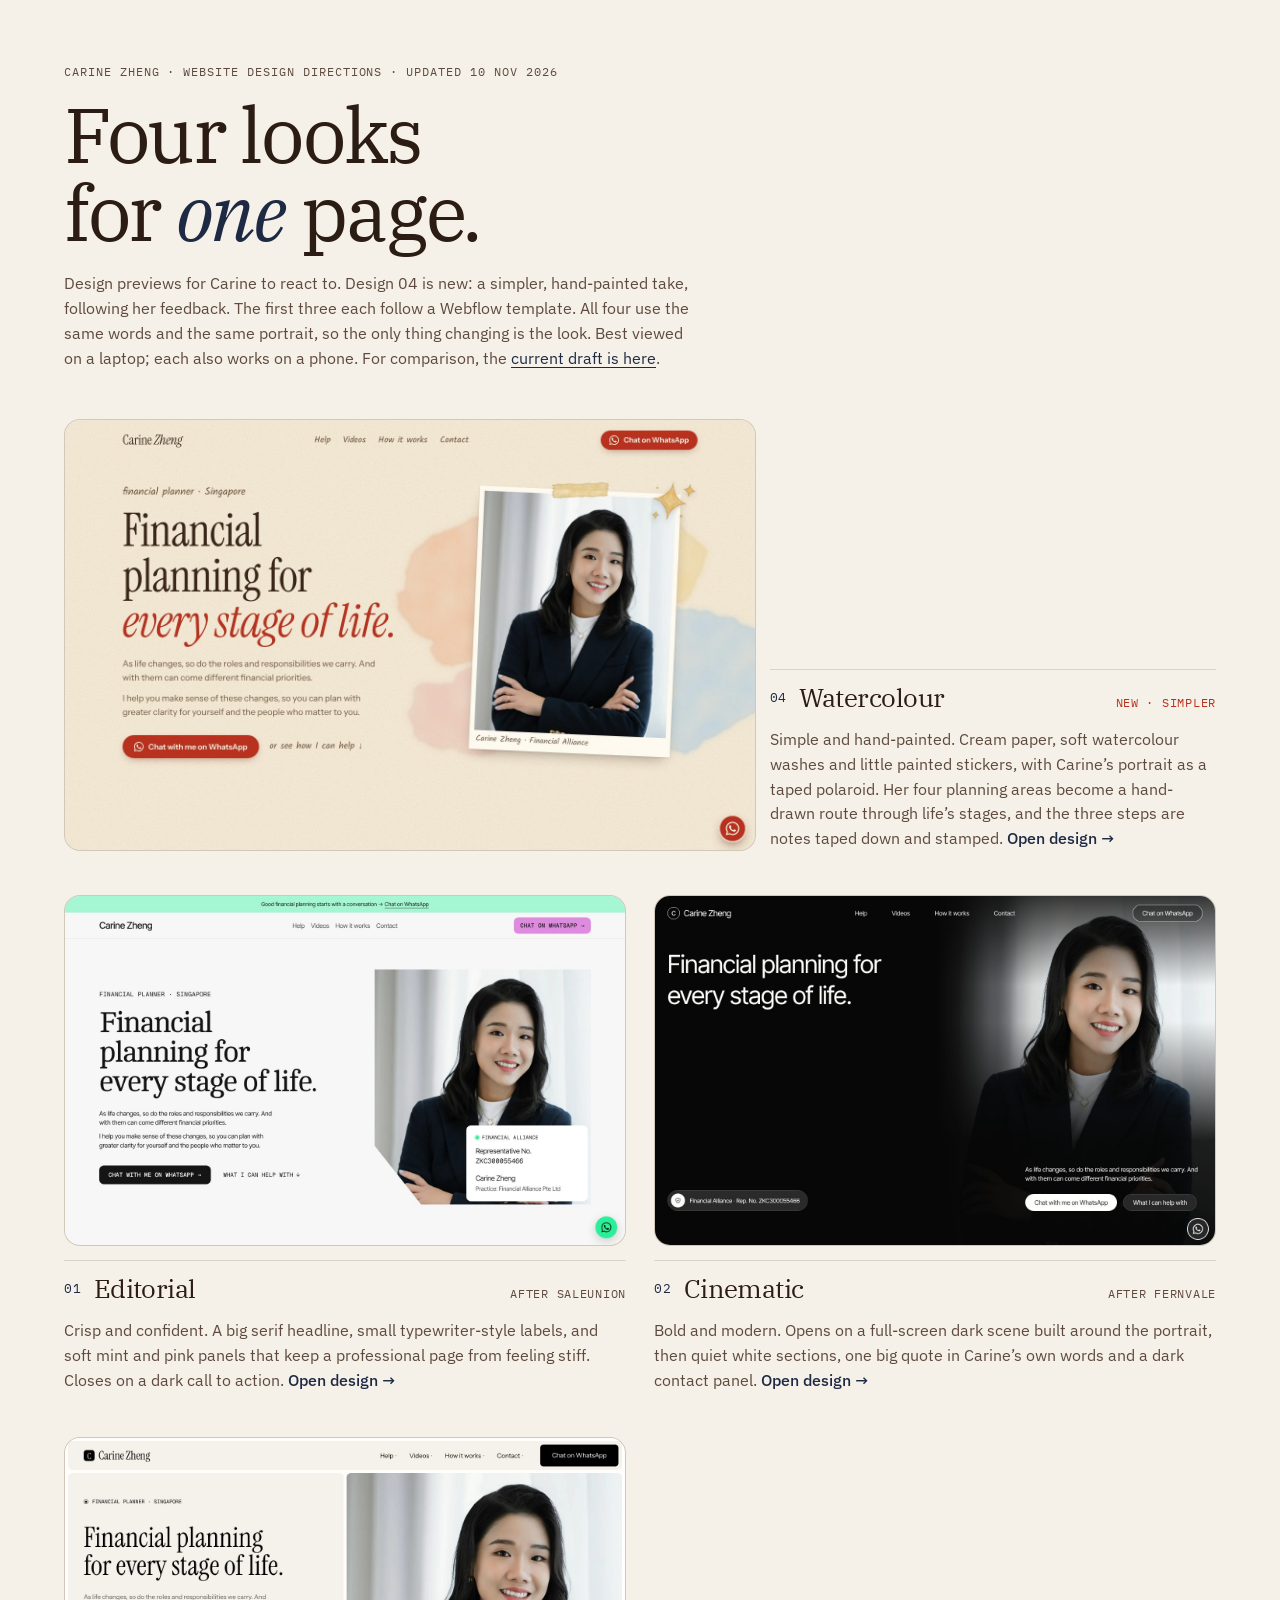
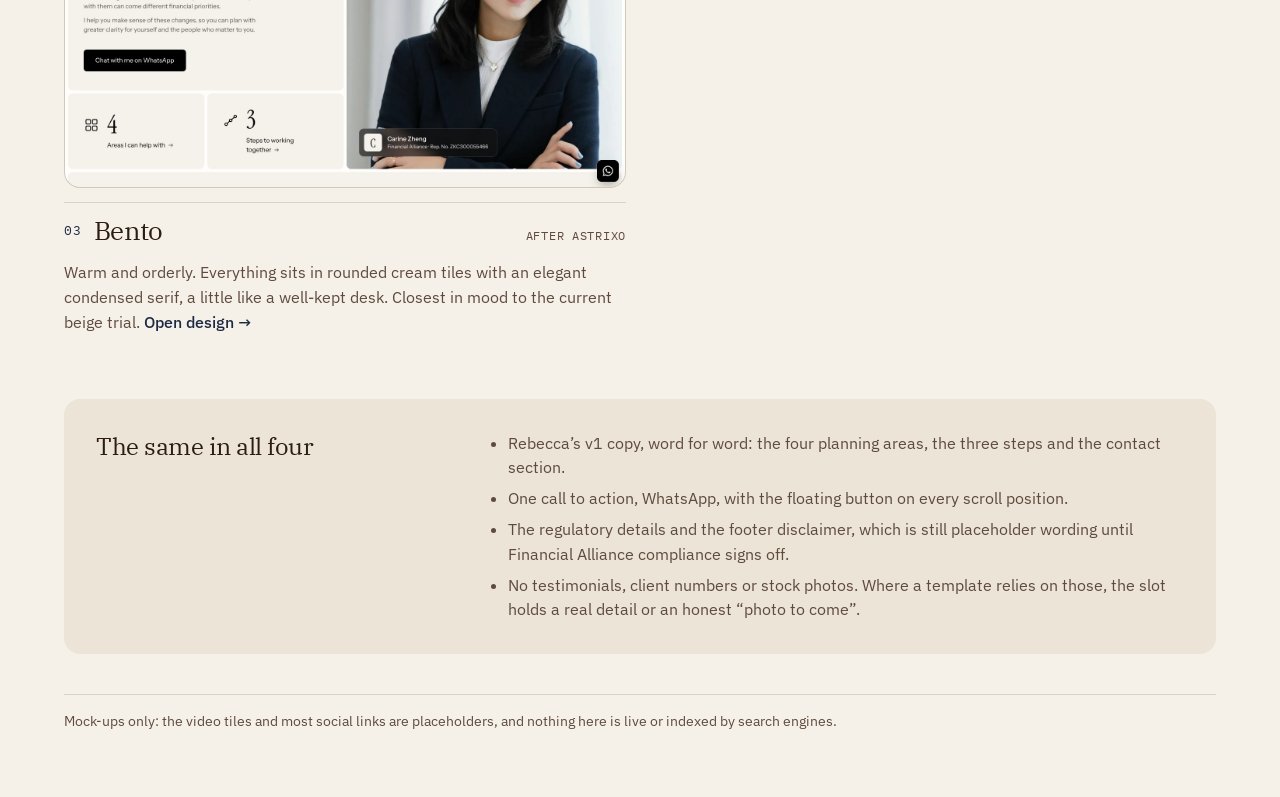
==== previews/index.html @ babaeeb5 "Add a fourth, hand-painted watercolour design preview Carine asked for something simpler and less re" ====
<!doctype html>
<html lang="en-SG">
<head>
<meta charset="utf-8">
<meta name="viewport" content="width=device-width, initial-scale=1, viewport-fit=cover">
<title>Design Previews · Carine Zheng</title>
<meta name="description" content="Three design directions for Carine Zheng's website, for review. Mock-ups only.">
<meta name="robots" content="noindex, nofollow">
<link rel="preconnect" href="https://fonts.googleapis.com">
<link rel="preconnect" href="https://fonts.gstatic.com" crossorigin>
<link href="https://fonts.googleapis.com/css2?family=IBM+Plex+Mono:wght@400&family=IBM+Plex+Sans:wght@400;500&family=IBM+Plex+Serif:ital,wght@0,400;1,400&display=swap" rel="stylesheet">
<style>
  :root {
    color-scheme: light;
    --bg: #f6f1e8;
    --panel: #ece4d6;
    --fg: #2b1c14;
    --dim: #5e4a3e;
    --line: rgb(43 28 20 / .14);
    --accent: #1e2a44;
    --serif: 'IBM Plex Serif', 'Iowan Old Style', Georgia, serif;
    --sans: 'IBM Plex Sans', system-ui, sans-serif;
    --mono: 'IBM Plex Mono', ui-monospace, Menlo, monospace;
  }
  * { box-sizing: border-box; }
  body {
    margin: 0;
    background: var(--bg);
    color: var(--fg);
    font: 400 16px/1.55 var(--sans);
    padding: clamp(28px, 5vw, 64px) clamp(16px, 5vw, 64px) 64px;
  }
  a { color: inherit; }
  .vh { position: absolute; width: 1px; height: 1px; overflow: hidden; clip: rect(0 0 0 0); white-space: nowrap; }
  :focus-visible { outline: 2px solid var(--accent); outline-offset: 4px; border-radius: 8px; }

  header { display: grid; gap: 14px; max-width: 1320px; margin: 0 auto 48px; }
  .eyebrow { font: 400 12px/1.4 var(--mono); letter-spacing: .08em; text-transform: uppercase; color: var(--dim); }
  h1 { margin: 0; font: 400 clamp(38px, 6vw, 80px)/1.02 var(--serif); letter-spacing: -.03em; text-wrap: balance; max-width: 16ch; }
  h1 em { color: var(--accent); }
  .lede { max-width: 64ch; color: var(--dim); margin: 6px 0 0; }
  .lede a { color: var(--accent); text-underline-offset: 3px; }

  .grid { max-width: 1320px; margin: 0 auto; display: grid; gap: 44px 28px; grid-template-columns: repeat(auto-fit, minmax(min(100%, 380px), 1fr)); }
  a.card { display: grid; gap: 14px; align-content: start; color: inherit; text-decoration: none; border-radius: 16px; }
  .shot { aspect-ratio: 16 / 10; overflow: hidden; border-radius: 16px; background: var(--panel); border: 1px solid var(--line); }
  .shot img { width: 100%; height: 100%; object-fit: cover; object-position: top; display: block; transition: transform .8s cubic-bezier(.2, .7, .2, 1); }
  a.card:hover .shot img { transform: scale(1.03); }
  .meta { display: flex; gap: 16px; align-items: baseline; justify-content: space-between; border-top: 1px solid var(--line); padding-top: 12px; }
  .meta h2 { margin: 0; font: 400 26px/1.2 var(--serif); letter-spacing: -.02em; }
  .meta h2 b { color: var(--accent); font: 400 13px/1 var(--mono); letter-spacing: .06em; margin-right: 12px; vertical-align: 5px; }
  .ref { color: var(--dim); font: 400 12px/1.4 var(--mono); letter-spacing: .06em; text-transform: uppercase; white-space: nowrap; }
  .card p { margin: 0; color: var(--dim); max-width: 60ch; }
  .open { color: var(--accent); font-weight: 500; }
  .card--new { grid-column: 1 / -1; }
  .card__body { display: grid; gap: 14px; align-content: start; }
  .ref--new { color: #b8321f; }
  @media (min-width: 900px) { .card--new { grid-template-columns: 1.55fr 1fr; gap: 32px; align-items: end; } }
  a.card:hover .open { text-decoration: underline; text-underline-offset: 3px; }

  .same { max-width: 1320px; margin: 64px auto 0; background: var(--panel); border-radius: 16px; padding: clamp(20px, 3vw, 32px); display: grid; gap: 8px 48px; grid-template-columns: minmax(0, 1fr); }
  .same h2 { margin: 0; font: 400 24px/1.25 var(--serif); letter-spacing: -.02em; }
  .same ul { margin: 0; padding-left: 1.1em; color: var(--dim); display: grid; gap: 6px; }
  @media (min-width: 900px) { .same { grid-template-columns: 1fr 2fr; } }

  footer { max-width: 1320px; margin: 40px auto 0; color: var(--dim); font-size: 14px; border-top: 1px solid var(--line); padding-top: 16px; }
  @media (prefers-reduced-motion: reduce) { .shot img { transition: none; } }
</style>
</head>
<body>
<header>
  <div class="eyebrow">Carine Zheng · Website design directions · updated 10 Nov 2026</div>
  <h1>Four looks for <em>one</em> page.</h1>
  <p class="lede">Design previews for Carine to react to. Design 04 is new: a simpler, hand-painted take, following her feedback. The first three each follow a Webflow template. All four use the same words and the same portrait, so the only thing changing is the look. Best viewed on a laptop; each also works on a phone. For comparison, the <a href="https://mingkey88.github.io/carine-website/" rel="noopener" target="_blank">current draft is here<span class="vh"> (opens in a new tab)</span></a>.</p>
</header>

<main class="grid">
  <a class="card card--new" href="04-watercolour.html">
    <div class="shot"><img src="[data-uri]" alt="Design 4, Watercolour: cream paper, painted washes and stickers, and the portrait as a taped polaroid"></div>
    <div class="card__body">
      <div class="meta"><h2><b>04</b>Watercolour</h2><span class="ref ref--new">New · simpler</span></div>
      <p>Simple and hand-painted. Cream paper, soft watercolour washes and little painted stickers, with Carine’s portrait as a taped polaroid. Her four planning areas become a hand-drawn route through life’s stages, and the three steps are notes taped down and stamped. <span class="open">Open design →</span></p>
    </div>
  </a>
  <a class="card" href="01-editorial.html">
    <div class="shot"><img src="[data-uri]" alt="Design 1, Editorial: large serif headline on off-white, mint and pink accents"></div>
    <div class="meta"><h2><b>01</b>Editorial</h2><span class="ref">after SaleUnion</span></div>
    <p>Crisp and confident. A big serif headline, small typewriter-style labels, and soft mint and pink panels that keep a professional page from feeling stiff. Closes on a dark call to action. <span class="open">Open design →</span></p>
  </a>
  <a class="card" href="02-cinematic.html">
    <div class="shot"><img src="[data-uri]" alt="Design 2, Cinematic: full-screen dark opening built around the portrait"></div>
    <div class="meta"><h2><b>02</b>Cinematic</h2><span class="ref">after Fernvale</span></div>
    <p>Bold and modern. Opens on a full-screen dark scene built around the portrait, then quiet white sections, one big quote in Carine’s own words and a dark contact panel. <span class="open">Open design →</span></p>
  </a>
  <a class="card" href="03-bento.html">
    <div class="shot"><img src="[data-uri]" alt="Design 3, Bento: rounded cream tiles with an elegant condensed serif"></div>
    <div class="meta"><h2><b>03</b>Bento</h2><span class="ref">after Astrixo</span></div>
    <p>Warm and orderly. Everything sits in rounded cream tiles with an elegant condensed serif, a little like a well-kept desk. Closest in mood to the current beige trial. <span class="open">Open design →</span></p>
  </a>
</main>

<section class="same" aria-labelledby="same-title">
  <h2 id="same-title">The same in all four</h2>
  <ul>
    <li>Rebecca’s v1 copy, word for word: the four planning areas, the three steps and the contact section.</li>
    <li>One call to action, WhatsApp, with the floating button on every scroll position.</li>
    <li>The regulatory details and the footer disclaimer, which is still placeholder wording until Financial Alliance compliance signs off.</li>
    <li>No testimonials, client numbers or stock photos. Where a template relies on those, the slot holds a real detail or an honest “photo to come”.</li>
  </ul>
</section>

<footer>Mock-ups only: the video tiles and most social links are placeholders, and nothing here is live or indexed by search engines.</footer>
</body>
</html>
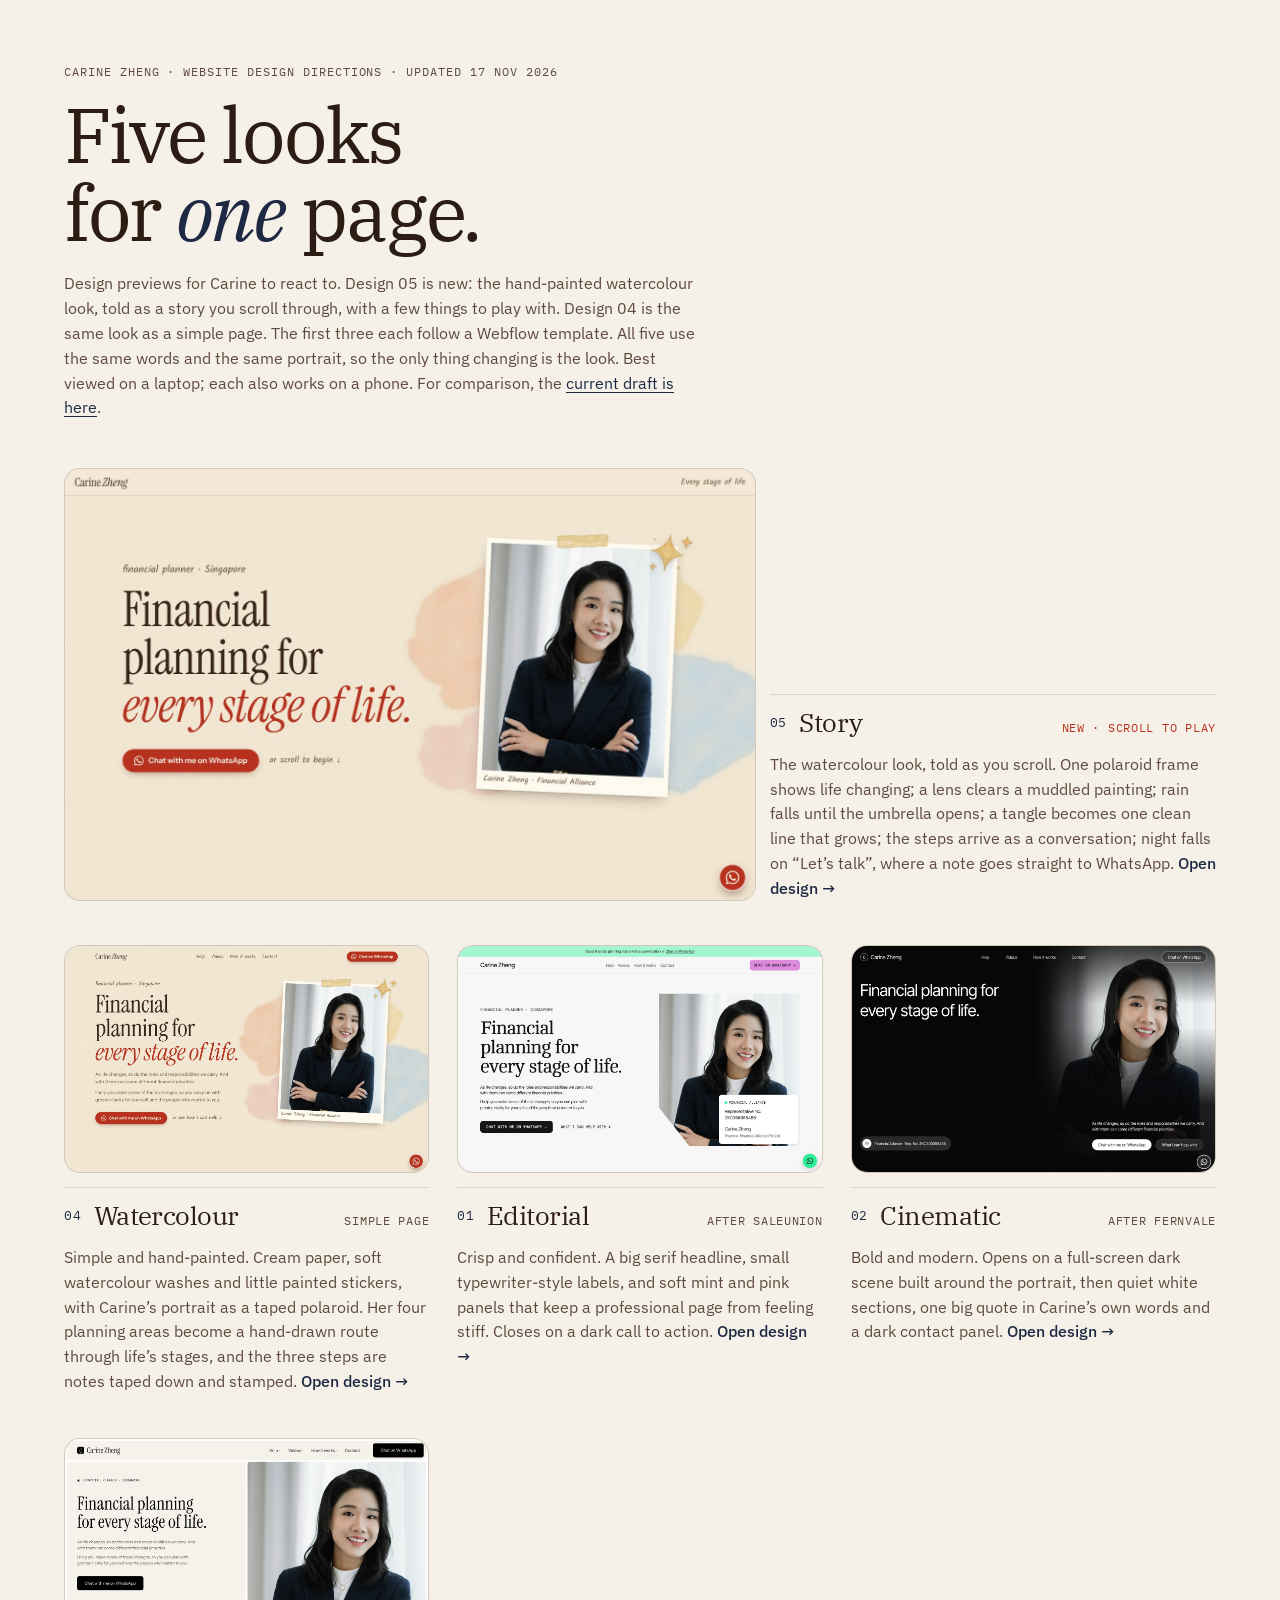
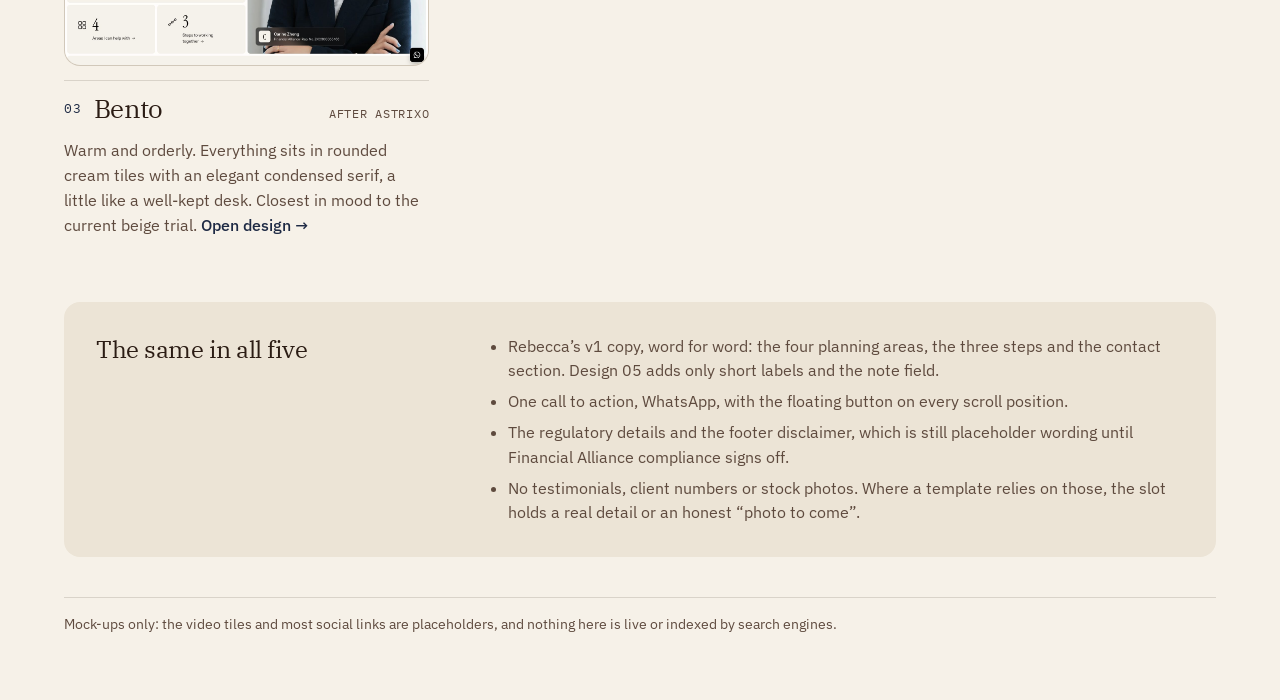
==== commit 47f26efa: "Add design 05, the watercolour look told as a scroll story Following how oryzo.ai gives each message" ====
--- a/previews/index.html
+++ b/previews/index.html
@@ -41,7 +41,7 @@
   .lede { max-width: 64ch; color: var(--dim); margin: 6px 0 0; }
   .lede a { color: var(--accent); text-underline-offset: 3px; }
 
-  .grid { max-width: 1320px; margin: 0 auto; display: grid; gap: 44px 28px; grid-template-columns: repeat(auto-fit, minmax(min(100%, 380px), 1fr)); }
+  .grid { max-width: 1320px; margin: 0 auto; display: grid; gap: 44px 28px; grid-template-columns: repeat(auto-fit, minmax(min(100%, 280px), 1fr)); }
   a.card { display: grid; gap: 14px; align-content: start; color: inherit; text-decoration: none; border-radius: 16px; }
   .shot { aspect-ratio: 16 / 10; overflow: hidden; border-radius: 16px; background: var(--panel); border: 1px solid var(--line); }
   .shot img { width: 100%; height: 100%; object-fit: cover; object-position: top; display: block; transition: transform .8s cubic-bezier(.2, .7, .2, 1); }
@@ -69,16 +69,23 @@
 </head>
 <body>
 <header>
-  <div class="eyebrow">Carine Zheng · Website design directions · updated 10 Nov 2026</div>
-  <h1>Four looks for <em>one</em> page.</h1>
-  <p class="lede">Design previews for Carine to react to. Design 04 is new: a simpler, hand-painted take, following her feedback. The first three each follow a Webflow template. All four use the same words and the same portrait, so the only thing changing is the look. Best viewed on a laptop; each also works on a phone. For comparison, the <a href="https://mingkey88.github.io/carine-website/" rel="noopener" target="_blank">current draft is here<span class="vh"> (opens in a new tab)</span></a>.</p>
+  <div class="eyebrow">Carine Zheng · Website design directions · updated 17 Nov 2026</div>
+  <h1>Five looks for <em>one</em> page.</h1>
+  <p class="lede">Design previews for Carine to react to. Design 05 is new: the hand-painted watercolour look, told as a story you scroll through, with a few things to play with. Design 04 is the same look as a simple page. The first three each follow a Webflow template. All five use the same words and the same portrait, so the only thing changing is the look. Best viewed on a laptop; each also works on a phone. For comparison, the <a href="https://mingkey88.github.io/carine-website/" rel="noopener" target="_blank">current draft is here<span class="vh"> (opens in a new tab)</span></a>.</p>
 </header>
 
 <main class="grid">
-  <a class="card card--new" href="04-watercolour.html">
-    <div class="shot"><img src="[data-uri]" alt="Design 4, Watercolour: cream paper, painted washes and stickers, and the portrait as a taped polaroid"></div>
+  <a class="card card--new" href="05-story.html">
+    <div class="shot"><img src="[data-uri]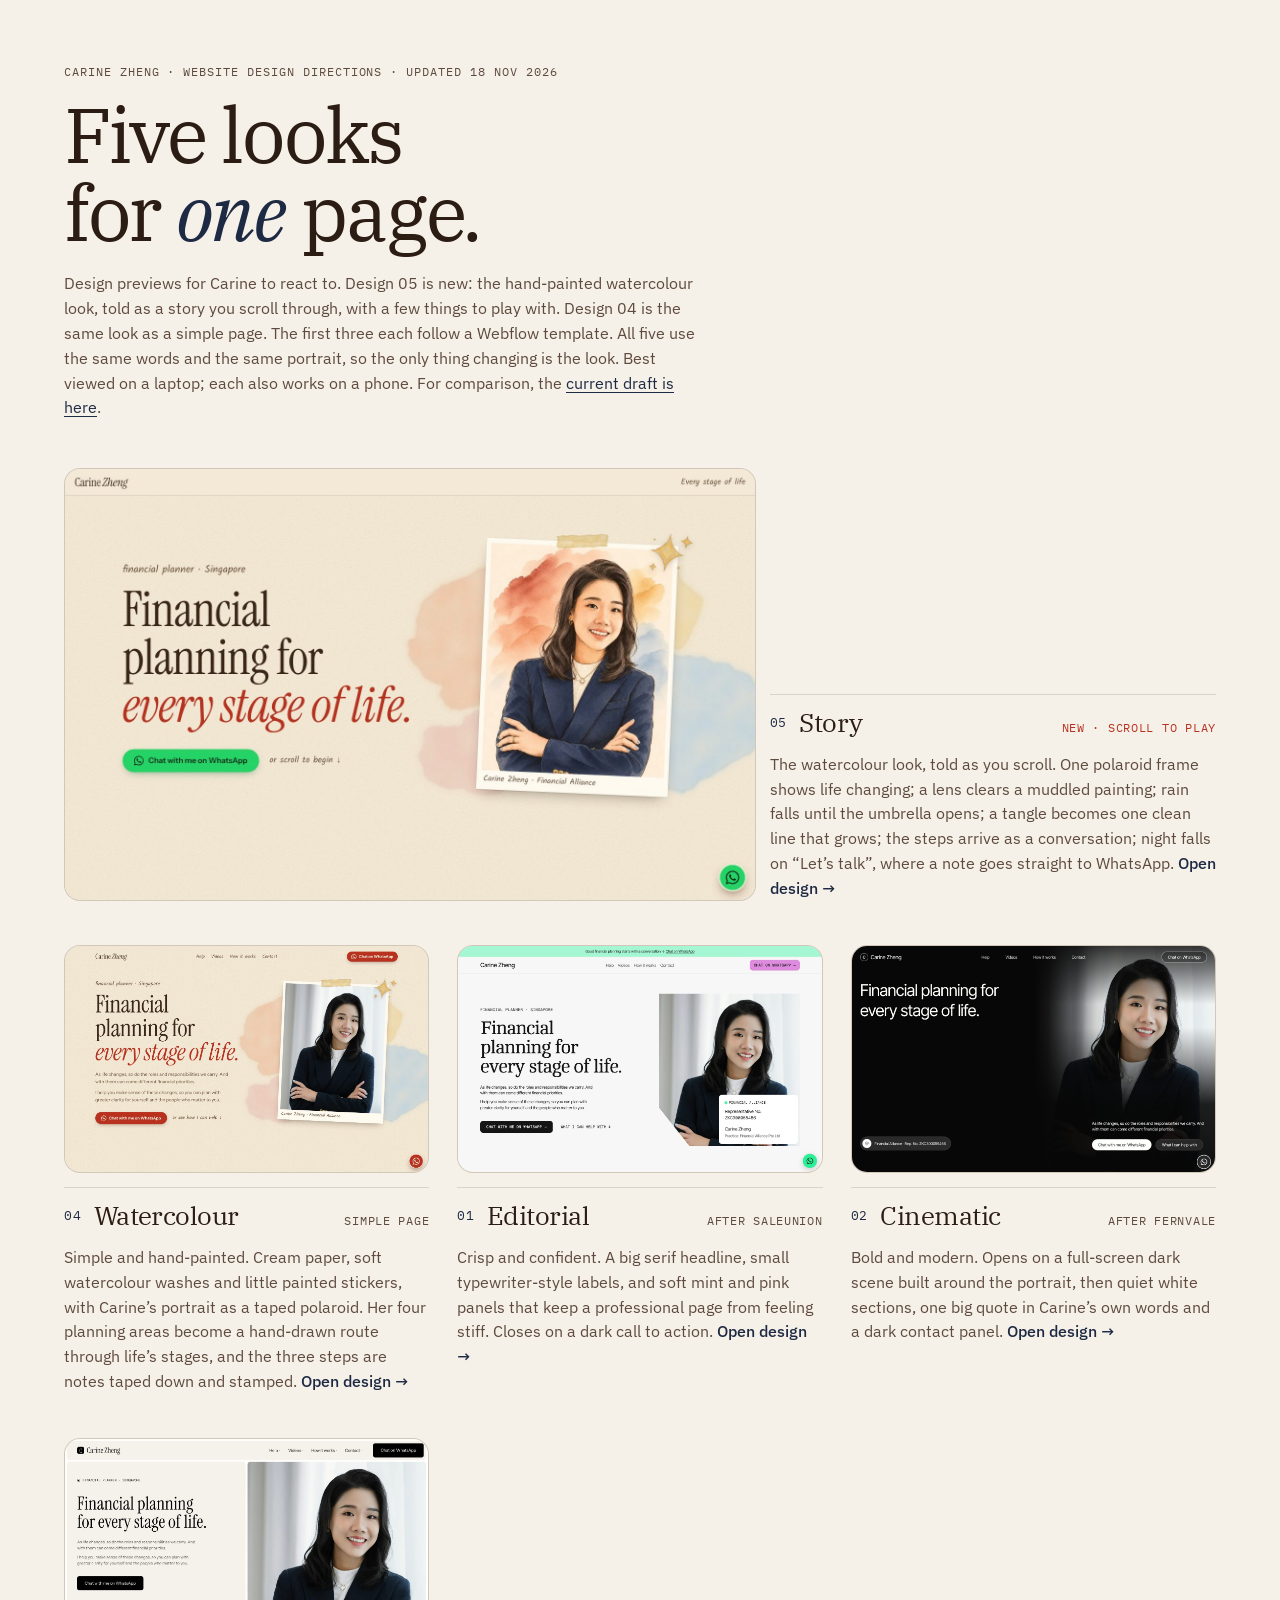
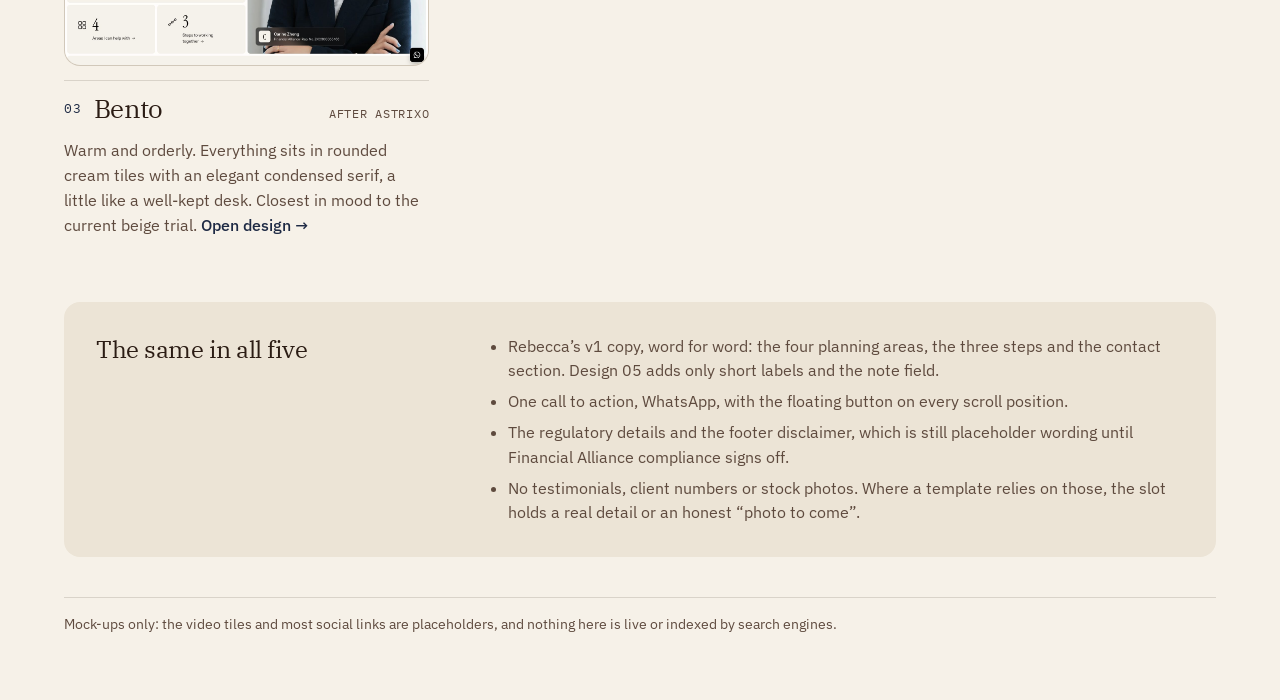
==== commit 8223a9f9: "Use Carine's painted portrait and green WhatsApp buttons on design 05 The hero, the life-stage frame" ====
--- a/previews/index.html
+++ b/previews/index.html
@@ -69,14 +69,14 @@
 </head>
 <body>
 <header>
-  <div class="eyebrow">Carine Zheng · Website design directions · updated 17 Nov 2026</div>
+  <div class="eyebrow">Carine Zheng · Website design directions · updated 18 Nov 2026</div>
   <h1>Five looks for <em>one</em> page.</h1>
   <p class="lede">Design previews for Carine to react to. Design 05 is new: the hand-painted watercolour look, told as a story you scroll through, with a few things to play with. Design 04 is the same look as a simple page. The first three each follow a Webflow template. All five use the same words and the same portrait, so the only thing changing is the look. Best viewed on a laptop; each also works on a phone. For comparison, the <a href="https://mingkey88.github.io/carine-website/" rel="noopener" target="_blank">current draft is here<span class="vh"> (opens in a new tab)</span></a>.</p>
 </header>
 
 <main class="grid">
   <a class="card card--new" href="05-story.html">
-    <div class="shot"><img src="[data-uri]" alt="Design 5, Story: the watercolour design told as a scroll, opening on the taped polaroid"></div>
+    <div class="shot"><img src="[data-uri]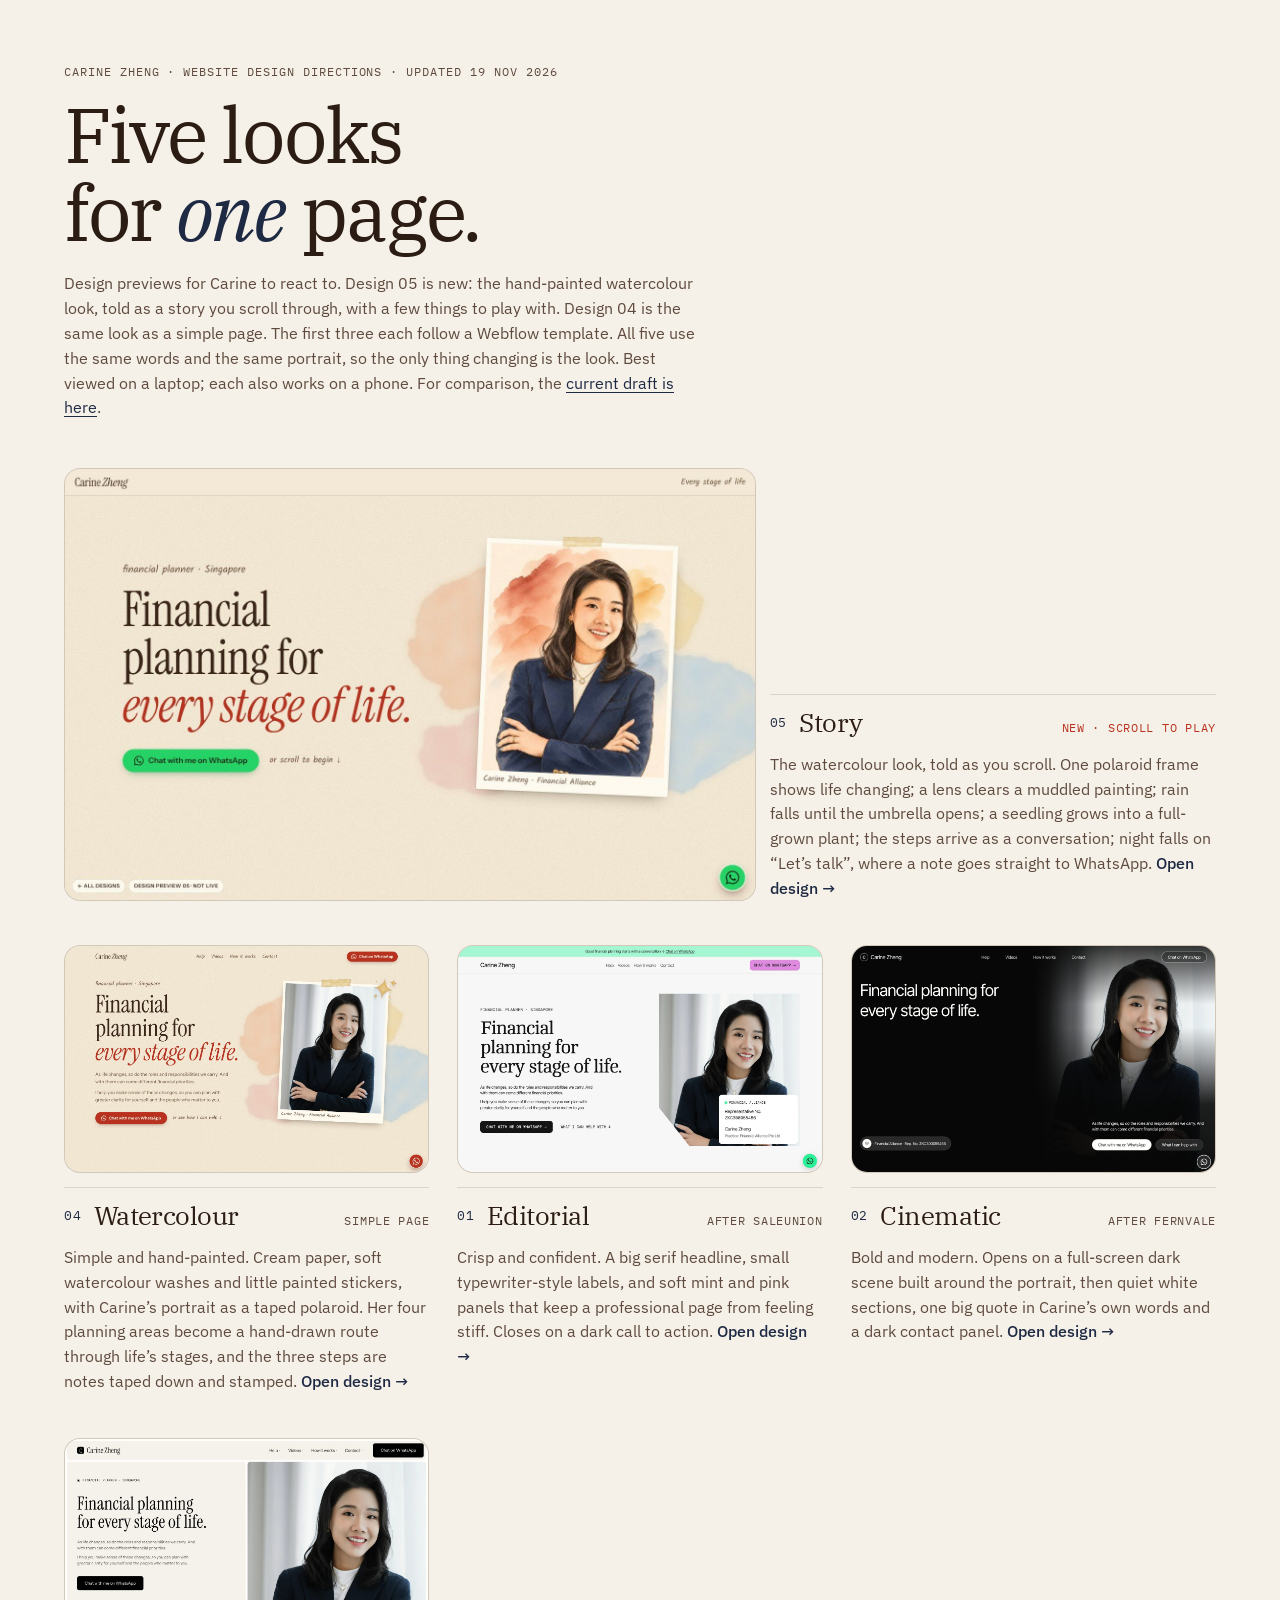
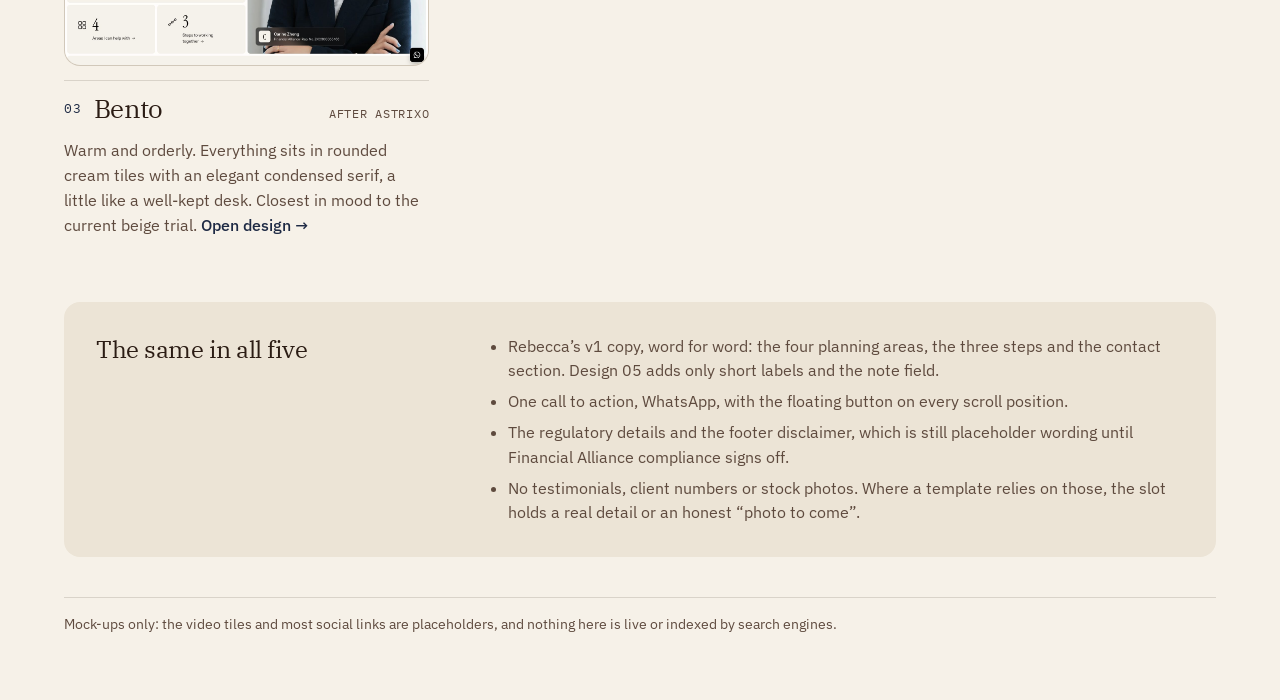
==== commit c9b10130: "Design 05: play the growth clip, record the art pass, tidy the old kit Growing your wealth now plays" ====
--- a/previews/index.html
+++ b/previews/index.html
@@ -69,17 +69,17 @@
 </head>
 <body>
 <header>
-  <div class="eyebrow">Carine Zheng · Website design directions · updated 18 Nov 2026</div>
+  <div class="eyebrow">Carine Zheng · Website design directions · updated 19 Nov 2026</div>
   <h1>Five looks for <em>one</em> page.</h1>
   <p class="lede">Design previews for Carine to react to. Design 05 is new: the hand-painted watercolour look, told as a story you scroll through, with a few things to play with. Design 04 is the same look as a simple page. The first three each follow a Webflow template. All five use the same words and the same portrait, so the only thing changing is the look. Best viewed on a laptop; each also works on a phone. For comparison, the <a href="https://mingkey88.github.io/carine-website/" rel="noopener" target="_blank">current draft is here<span class="vh"> (opens in a new tab)</span></a>.</p>
 </header>
 
 <main class="grid">
   <a class="card card--new" href="05-story.html">
-    <div class="shot"><img src="[data-uri]" alt="Design 5, Story: the watercolour design told as a scroll, opening on Carine’s painted portrait"></div>
+    <div class="shot"><img src="[data-uri]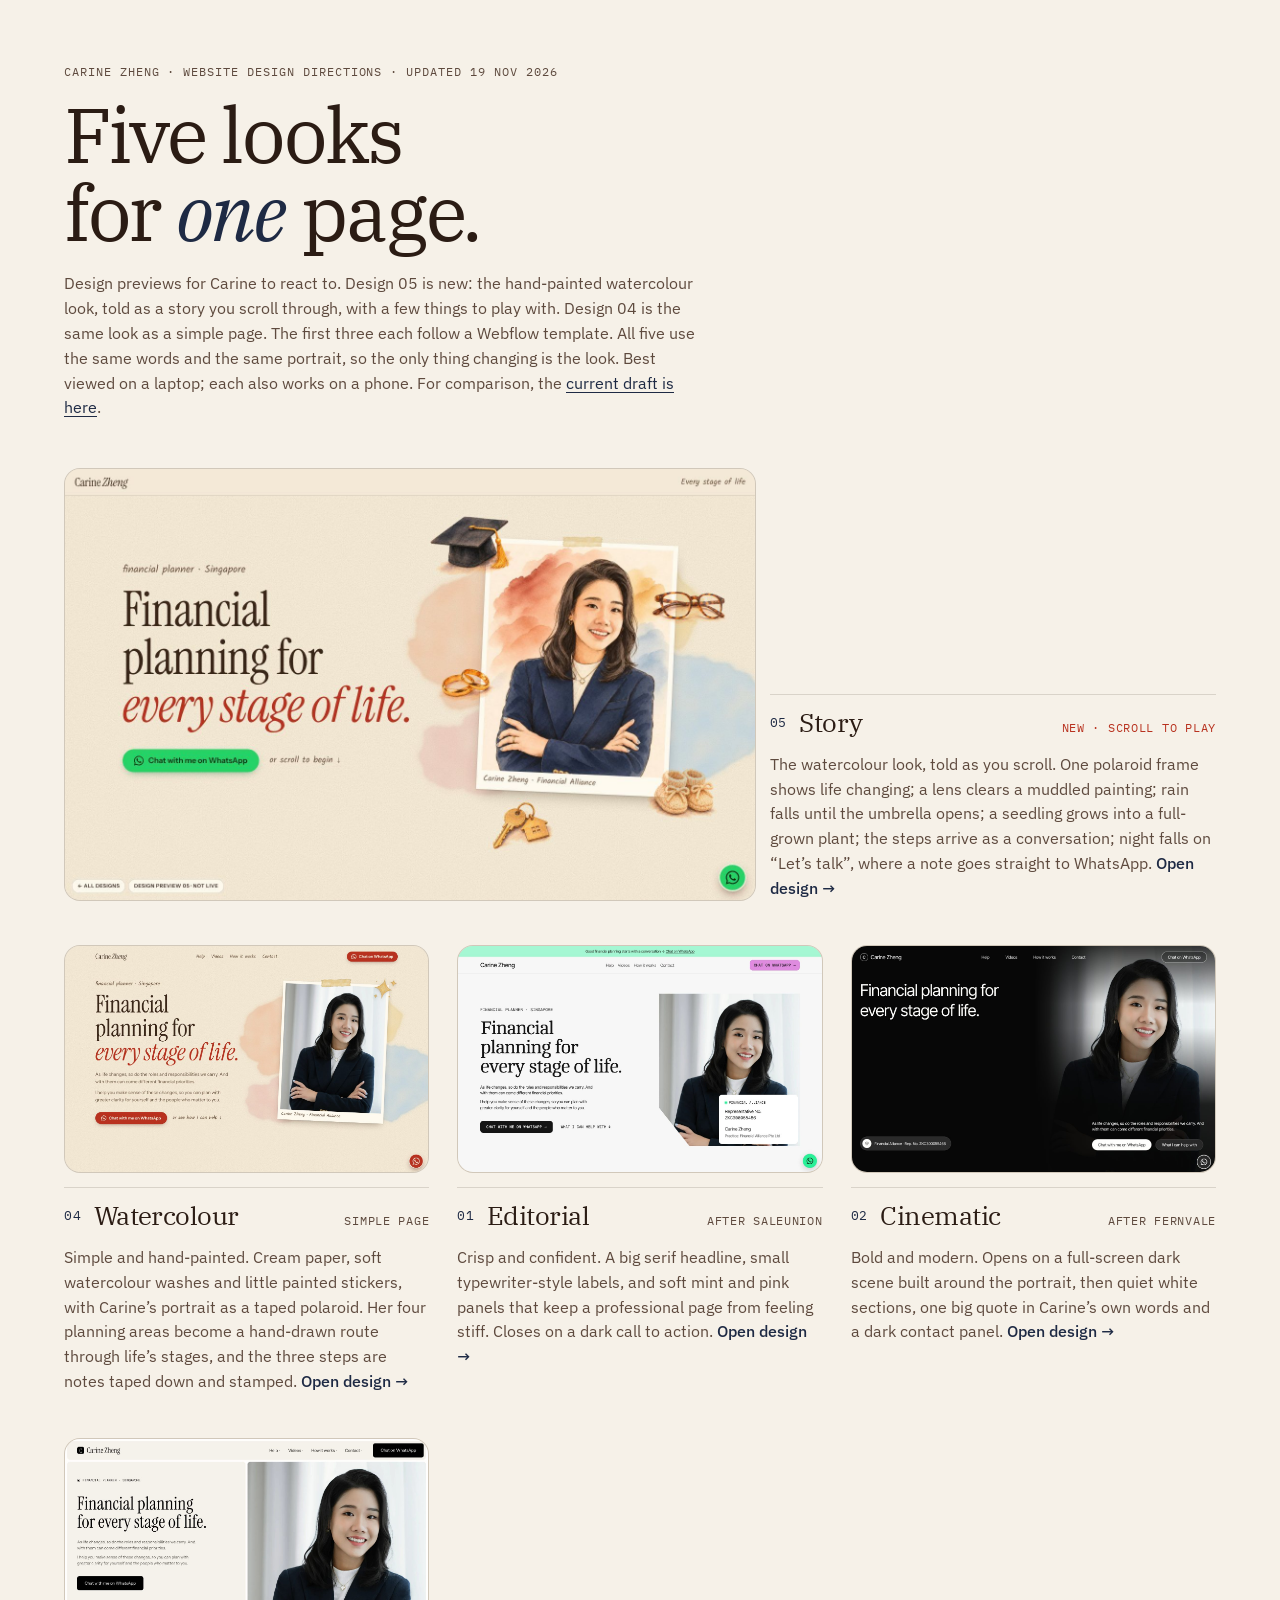
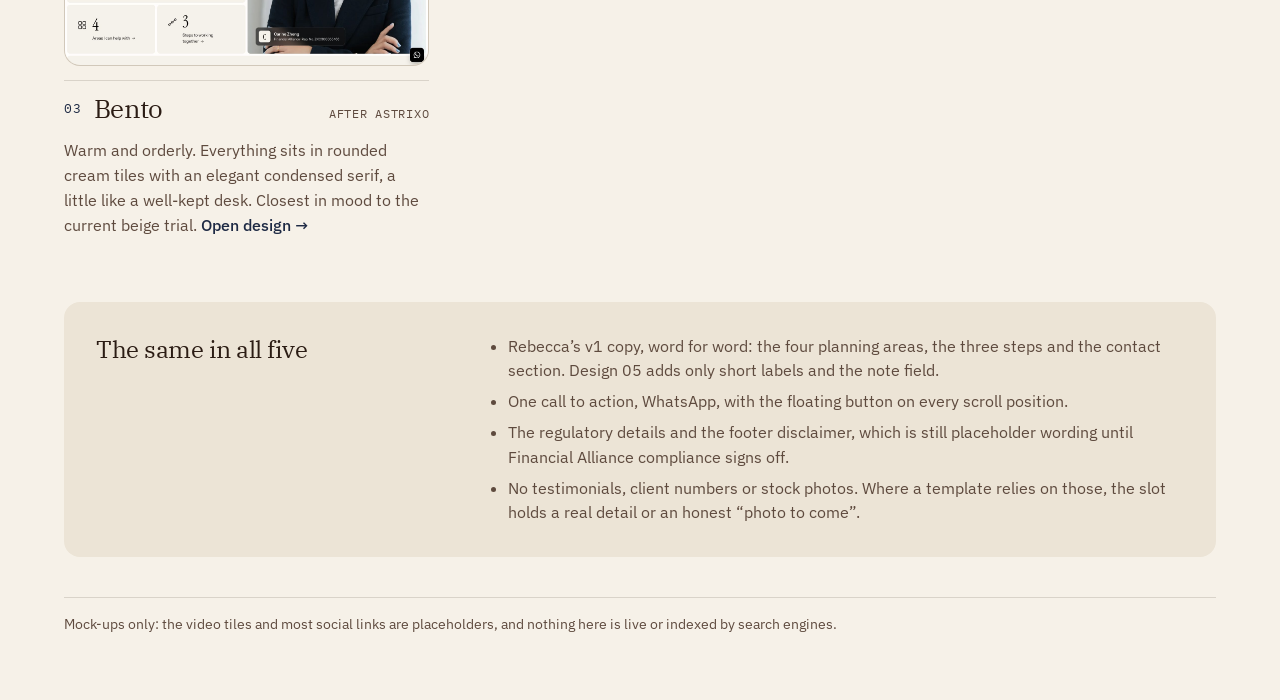
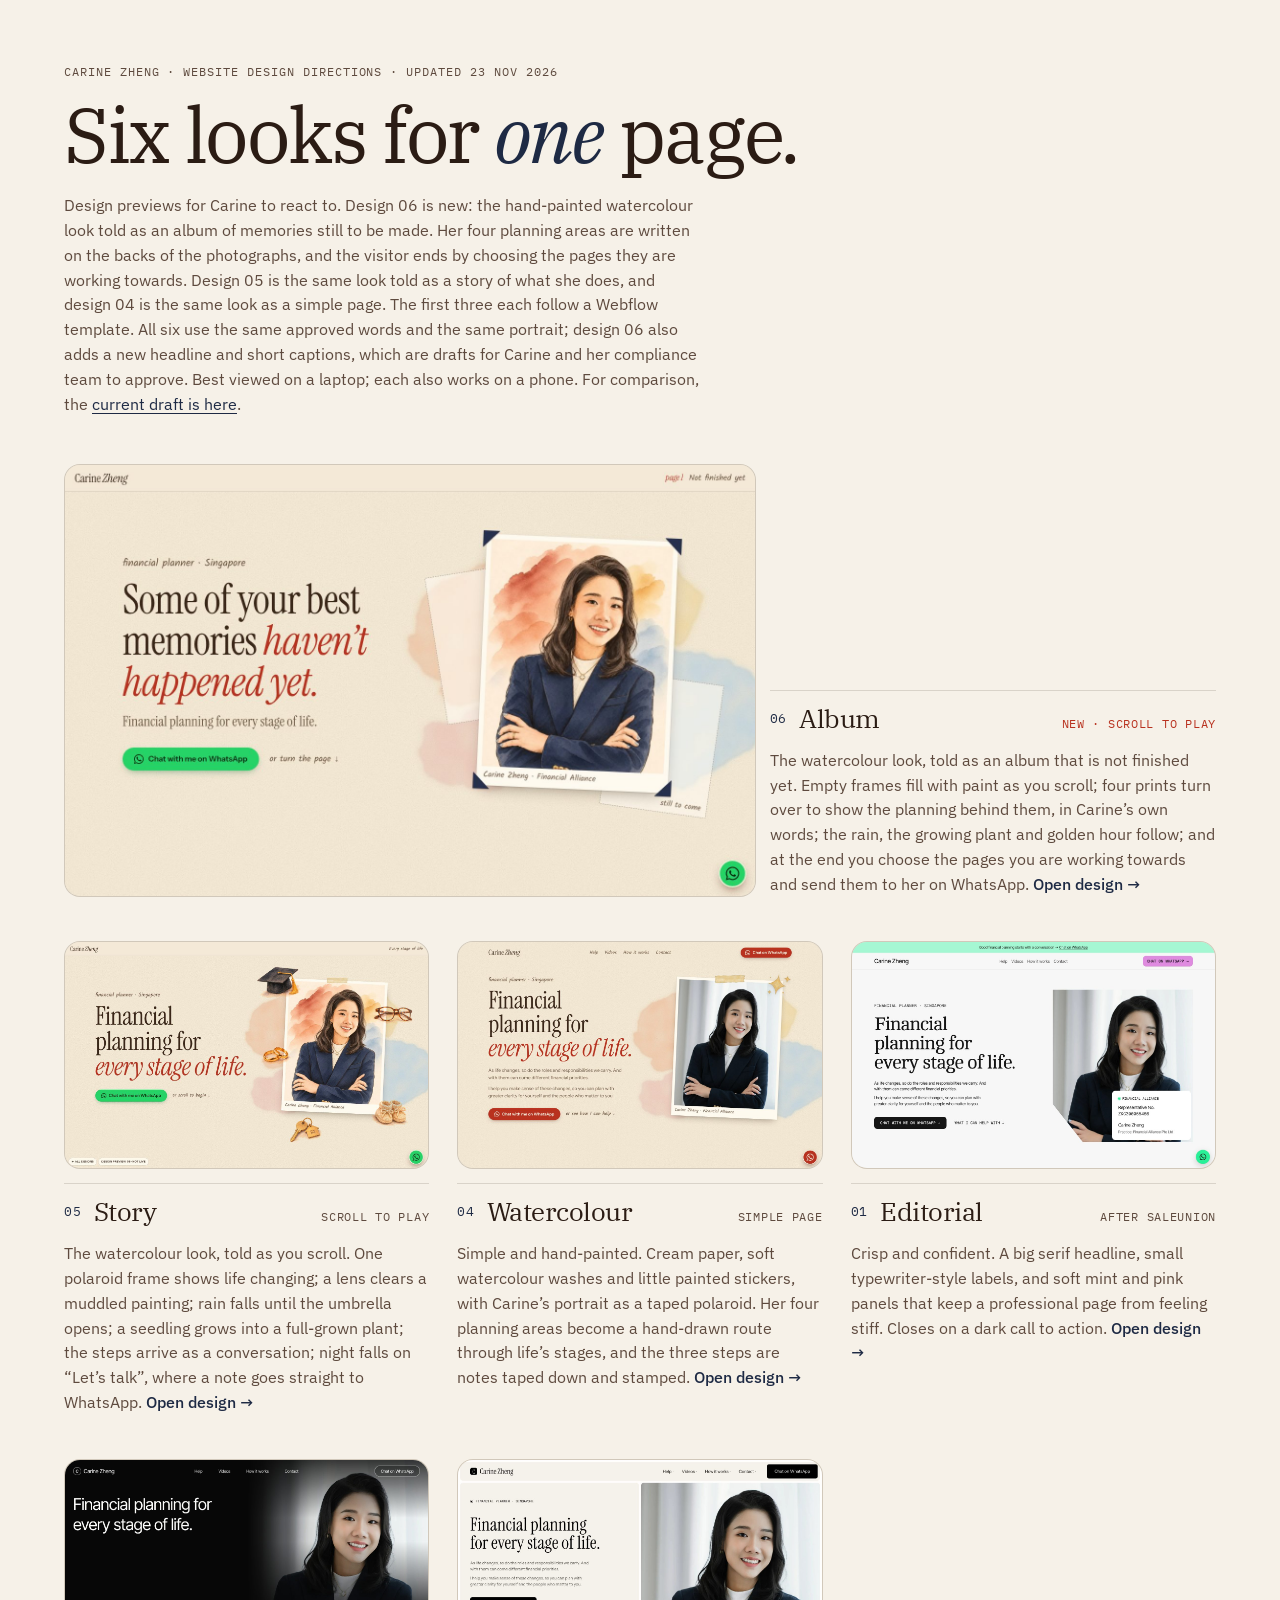
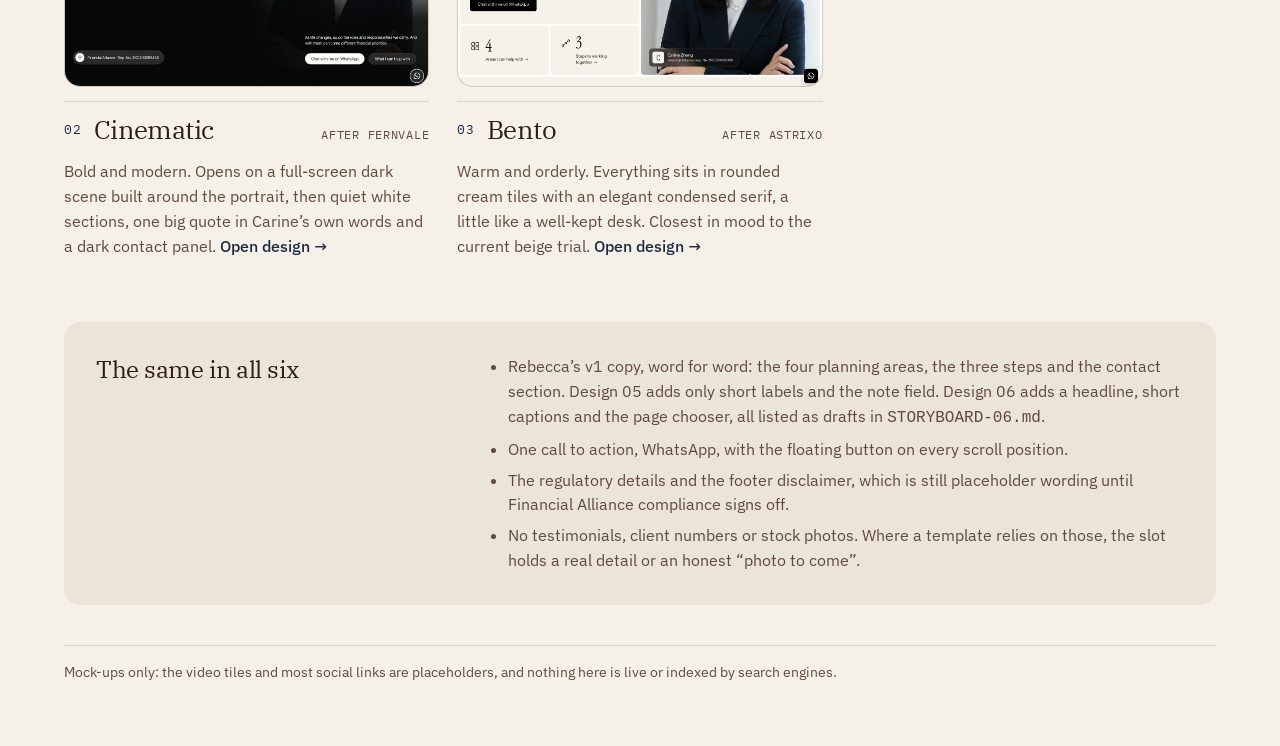
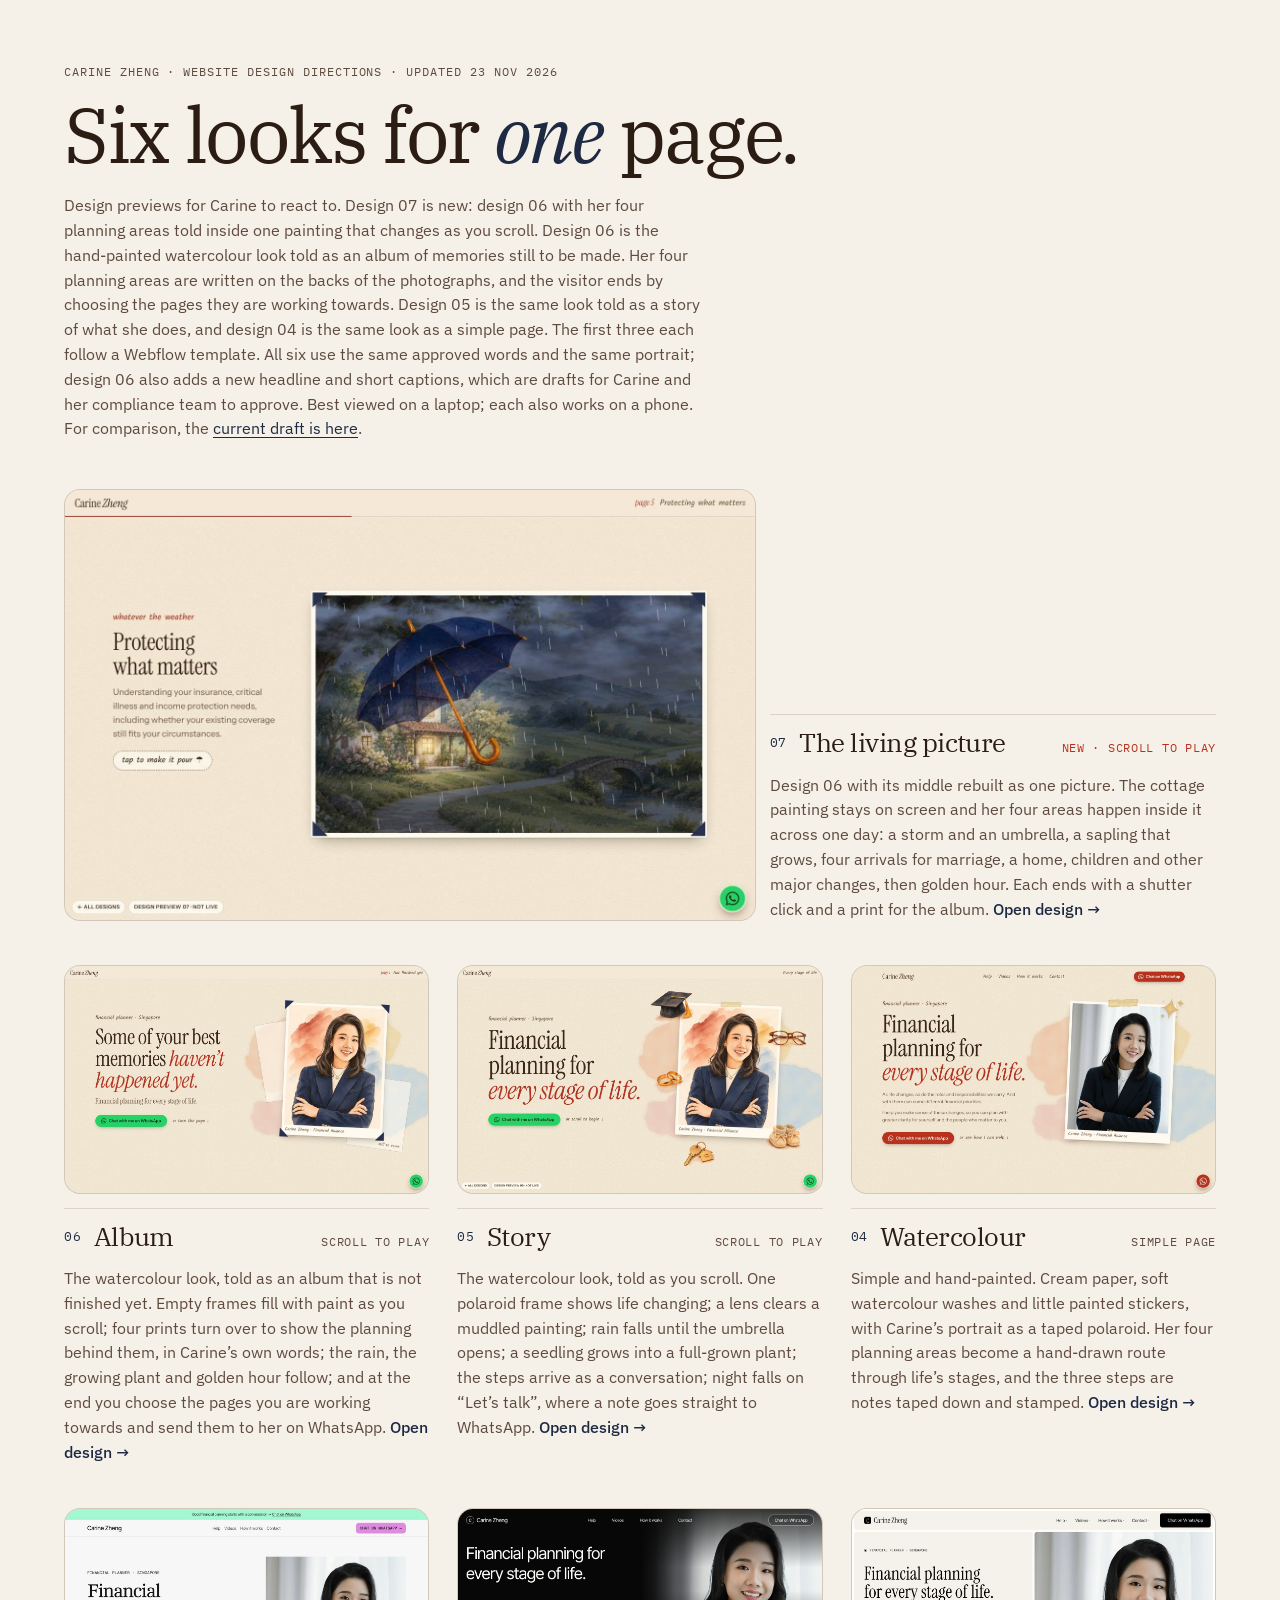
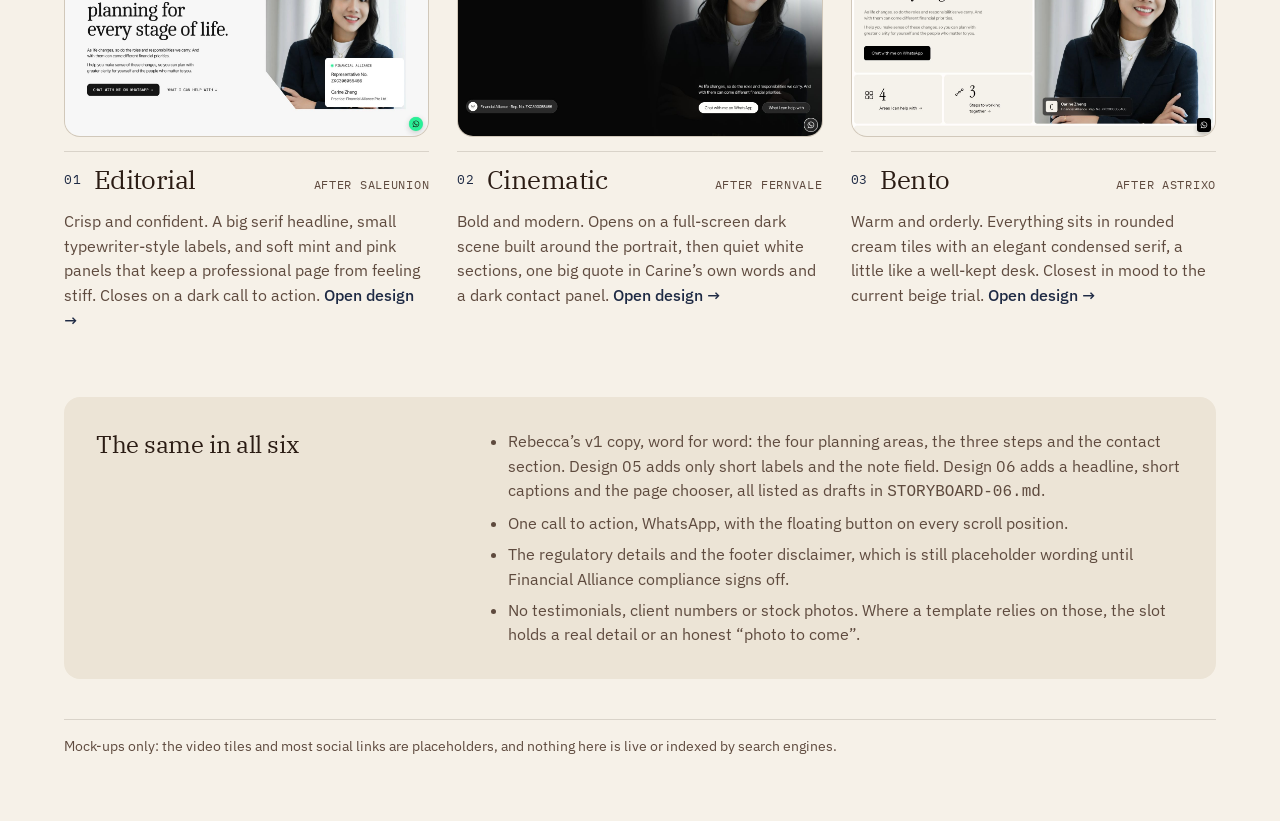
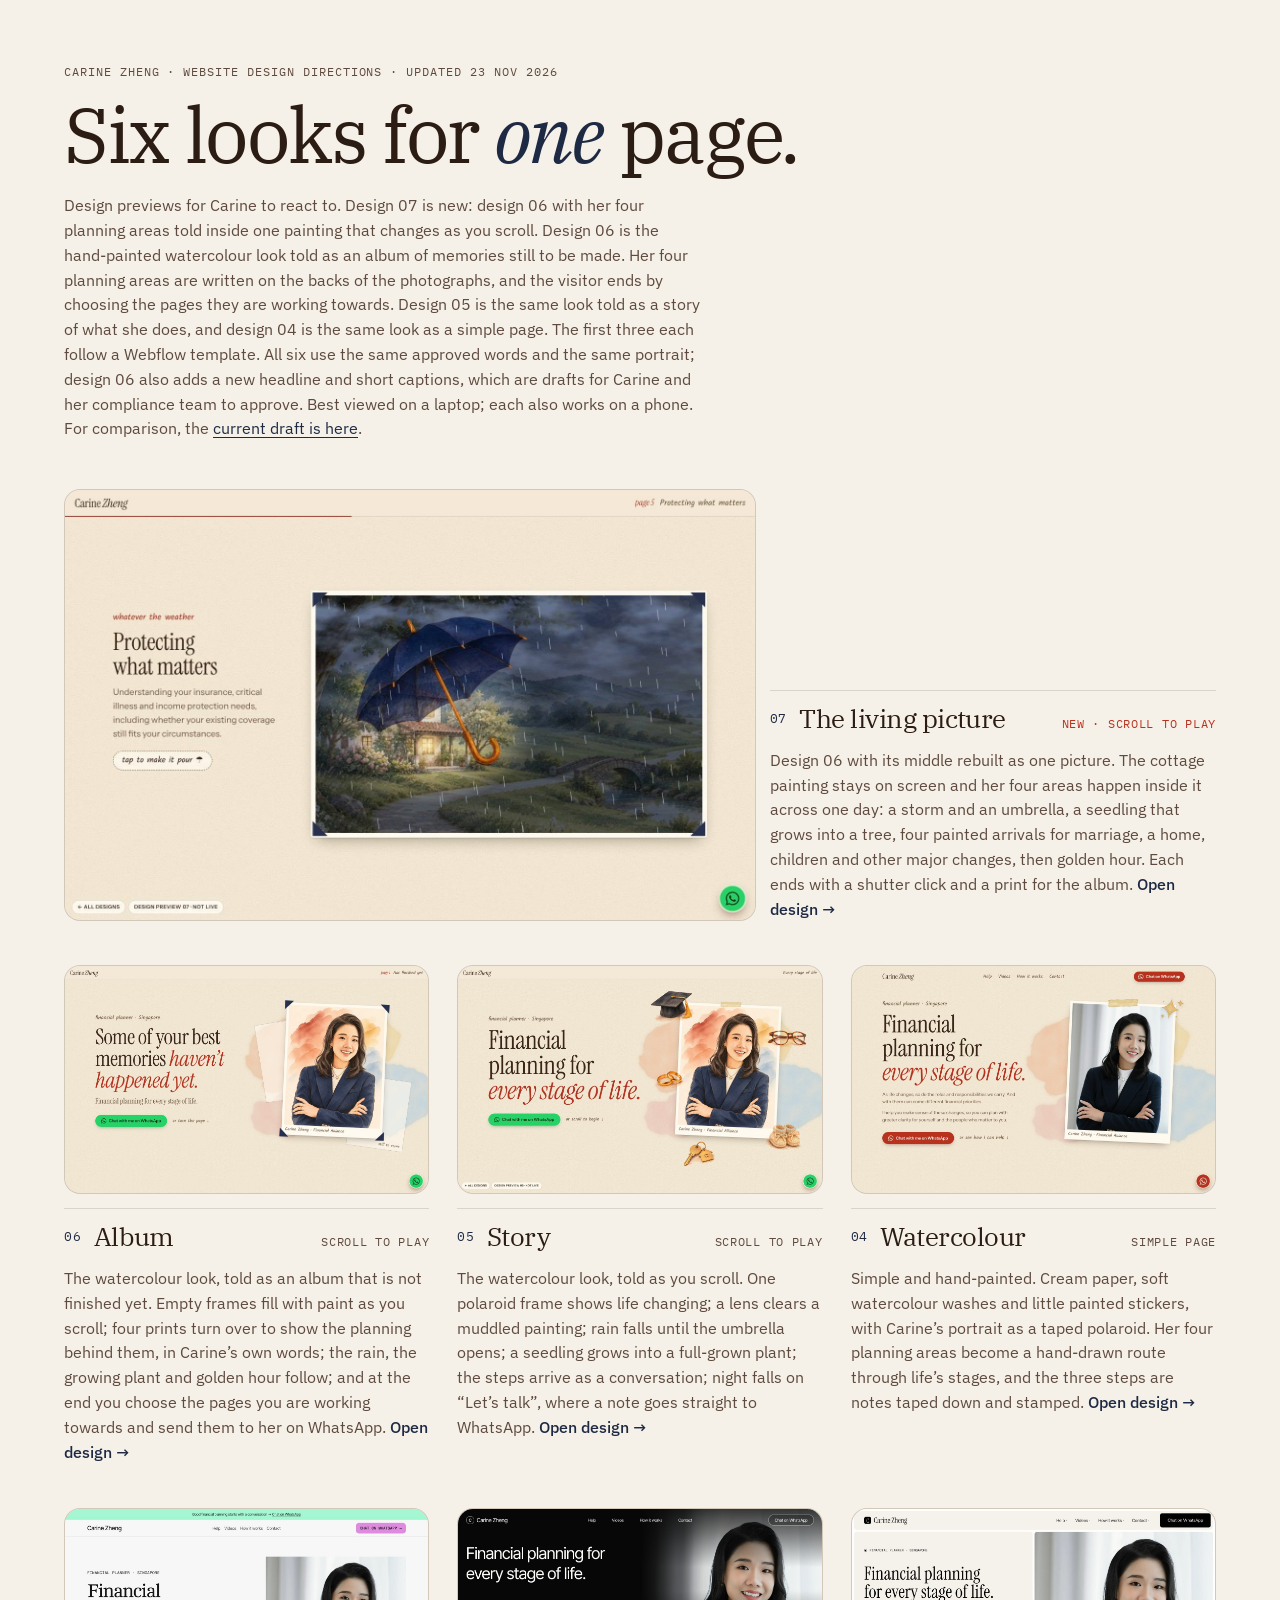
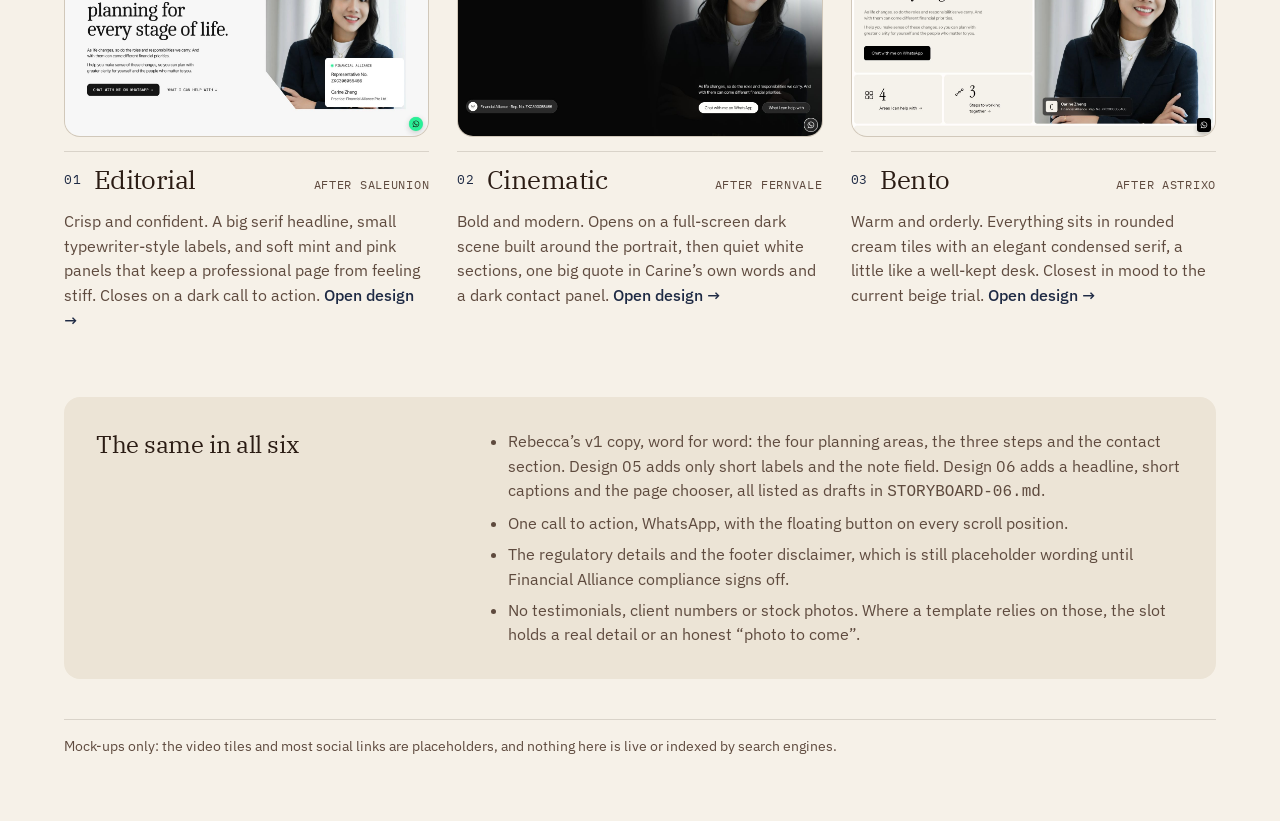
